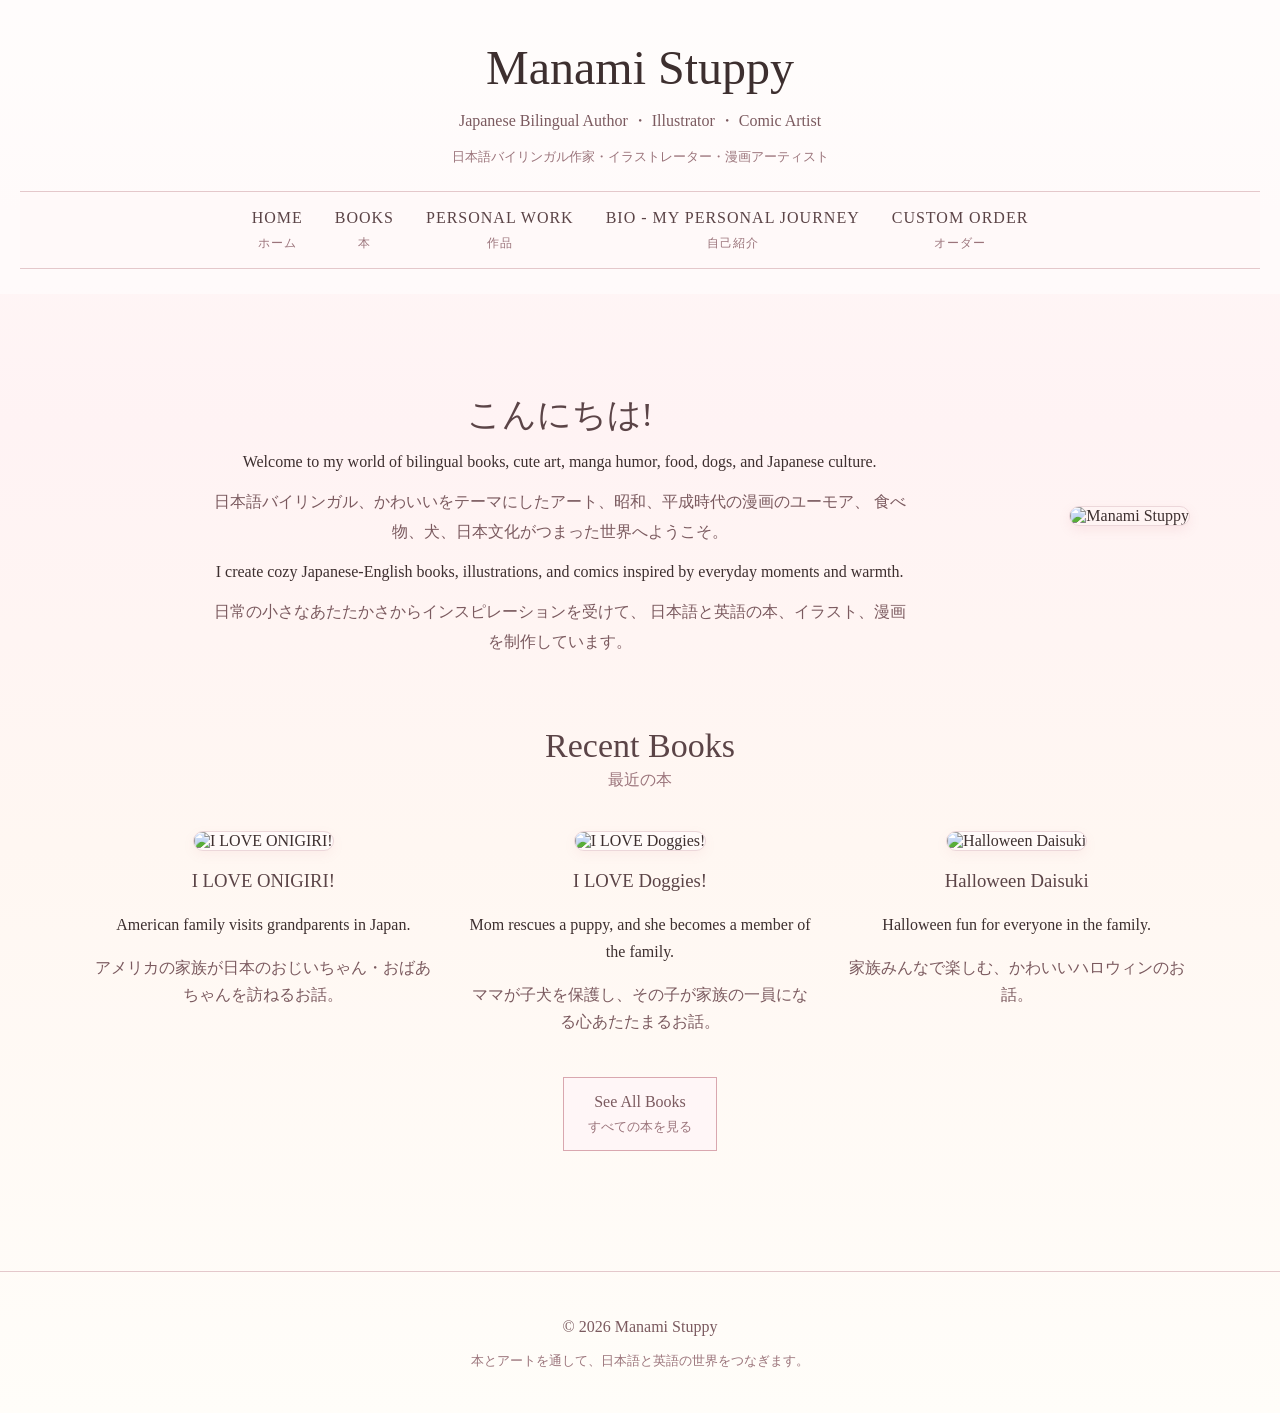
==== index.html @ ec5fa56a "Add files via upload" ====
<!DOCTYPE html>
<html lang="en">
<head>
<meta charset="UTF-8">
<meta name="viewport" content="width=device-width, initial-scale=1.0">
<title>Manami Stuppy | Home</title>
<link rel="stylesheet" href="style.css">
</head>

<body>

<header>
<h1>Manami Stuppy</h1>
<p>Japanese Bilingual Author ・ Illustrator ・ Comic Artist</p>
<p class="jp-small">日本語バイリンガル作家・イラストレーター・漫画アーティスト</p>

<nav>
<a href="index.html">HOME<br><span>ホーム</span></a>
<a href="books.html">BOOKS<br><span>本</span></a>
<a href="personal.html">PERSONAL WORK<br><span>作品</span></a>
<a href="bio.html">BIO - MY PERSONAL JOURNEY<br><span>自己紹介</span></a>
<a href="custom.html">CUSTOM ORDER<br><span>オーダー</span></a>
</nav>
</header>

<section>

<div class="home-intro">

<div class="home-text">
<h2>こんにちは!</h2>

<p class="intro">
Welcome to my world of bilingual books, cute art, manga humor,
food, dogs, and Japanese culture.
</p>

<p class="intro jp">
日本語バイリンガル、かわいいをテーマにしたアート、昭和、平成時代の漫画のユーモア、
食べ物、犬、日本文化がつまった世界へようこそ。
</p>

<p class="intro">
I create cozy Japanese-English books, illustrations, and comics
inspired by everyday moments and warmth.
</p>

<p class="intro jp">
日常の小さなあたたかさからインスピレーションを受けて、
日本語と英語の本、イラスト、漫画を制作しています。
</p>
</div>

<div class="home-photo">
<img src="images/author_face.jpg" alt="Manami Stuppy">
</div>

</div>

<h2>Recent Books</h2>
<p class="jp-center">最近の本</p>

<div class="book-grid">

<div class="card">
<img src="images/onigiri.jpg" alt="I LOVE ONIGIRI!">
<h3>I LOVE ONIGIRI!</h3>
<p>American family visits grandparents in Japan.</p>
<p class="jp">アメリカの家族が日本のおじいちゃん・おばあちゃんを訪ねるお話。</p>
</div>

<div class="card">
<img src="images/wanchan.jpg" alt="I LOVE Doggies!">
<h3>I LOVE Doggies!</h3>
<p>Mom rescues a puppy, and she becomes a member of the family.</p>
<p class="jp">ママが子犬を保護し、その子が家族の一員になる心あたたまるお話。</p>
</div>

<div class="card">
<img src="images/halowin.jpg" alt="Halloween Daisuki">
<h3>Halloween Daisuki</h3>
<p>Halloween fun for everyone in the family.</p>
<p class="jp">家族みんなで楽しむ、かわいいハロウィンのお話。</p>
</div>

</div>

<div class="center">
<a class="button" href="books.html">See All Books<br><span>すべての本を見る</span></a>
</div>

</section>

<footer>
<p>© 2026 Manami Stuppy</p>
<p class="jp-small">本とアートを通して、日本語と英語の世界をつなぎます。</p>
</footer>

</body>
</html>
---- style.css ----
body {
    margin: 0;
    font-family: Georgia, "Yu Mincho", "Hiragino Mincho ProN", serif;
    background:
        linear-gradient(
            to bottom,
            #fff9f8 0%,
            #fff3f4 30%,
            #fff7f2 60%,
            #fffdf9 100%
        );
    color: #3d2f2f;
}

header {
    text-align: center;
    padding: 40px 20px 25px;
    background: rgba(255, 255, 255, 0.45);
}

h1 {
    font-size: 48px;
    margin: 0;
    font-weight: normal;
}

header p {
    color: #7b5a5f;
}

.jp-small {
    font-size: 13px;
    color: #9b747b;
}

nav {
    border-top: 1px solid #e4c8cb;
    border-bottom: 1px solid #e4c8cb;
    padding: 14px;
    margin-top: 25px;
    background: rgba(255, 248, 248, 0.75);
}

nav a {
    margin: 0 14px;
    text-decoration: none;
    color: #5b4447;
    letter-spacing: 1px;
    display: inline-block;
    line-height: 1.5;
}

nav a span {
    font-size: 12px;
    color: #9b747b;
}

nav a:hover {
    color: #d67b8c;
}

section {
    max-width: 1100px;
    margin: auto;
    padding: 70px 30px;
}

h2 {
    text-align: center;
    font-size: 34px;
    font-weight: normal;
    color: #5b4447;
    margin-bottom: 5px;
}

.jp-center {
    text-align: center;
    color: #9b747b;
    margin-top: 0;
}

.intro {
    text-align: center;
    max-width: 700px;
    margin: 10px auto;
    line-height: 1.8;
}

.jp {
    color: #7b5a5f;
    line-height: 1.9;
}

.home-intro {
    display: flex;
    gap: 40px;
    align-items: center;
    justify-content: center;
    flex-wrap: wrap;
    margin-bottom: 60px;
}

.home-text {
    flex: 1;
    min-width: 300px;
}

.home-photo img {
    width: 320px;
    border-radius: 12px;
    border: 1px solid #ecd7da;
    box-shadow: 0 4px 12px rgba(214, 123, 140, 0.12);
}

.book-grid {
    display: grid;
    grid-template-columns: repeat(auto-fit, minmax(220px, 1fr));
    gap: 30px;
    margin-top: 40px;
}

.custom-single {
    max-width: 560px;
    margin: 40px auto 0;
}

.card {
    text-align: center;
}

.card img {
    width: 100%;
    height: 300px;
    object-fit: contain;
    background: #fffaf9;
    border: 1px solid #ecd7da;
    border-radius: 12px;
    box-shadow: 0 4px 12px rgba(214, 123, 140, 0.08);
}

.card h3 {
    font-weight: normal;
    color: #5b4447;
}

.card p {
    line-height: 1.7;
}

.custom-card {
    background: rgba(255, 250, 249, 0.65);
    padding: 25px;
    border: 1px solid #ecd7da;
    border-radius: 14px;
}

.contact-box {
    max-width: 720px;
    margin: 45px auto;
    padding: 28px;
    background: #fff6f7;
    border: 1px solid #ead3c7;
    border-radius: 14px;
    text-align: center;
    line-height: 1.8;
}

.venmo-image {
    width: 280px;
    max-width: 100%;
    border-radius: 14px;
    border: 1px solid #ecd7da;
    background: white;
    padding: 10px;
    margin: 20px auto;
}

.venmo-name {
    font-size: 26px;
    font-weight: bold;
    color: #5b4447;
}

.contact-form {
    display: flex;
    flex-direction: column;
    gap: 14px;
    margin-top: 20px;
}

.contact-form input,
.contact-form textarea {
    padding: 14px;
    border: 1px solid #e4c8cb;
    border-radius: 10px;
    background: #fffdfc;
    font-size: 15px;
    font-family: Georgia, "Yu Mincho", serif;
}

.contact-form textarea {
    resize: vertical;
}

.file-label {
    color: #5b4447;
    font-weight: bold;
    margin-top: 8px;
}

.file-input {
    background: #fffdfc;
    cursor: pointer;
}

.gallery {
    columns: 3 250px;
    margin-top: 35px;
}

.gallery img {
    width: 100%;
    margin-bottom: 20px;
    border: 1px solid #ecd7da;
    border-radius: 10px;
    background: #fffaf9;
    box-shadow: 0 4px 12px rgba(214, 123, 140, 0.08);
}

.author-letter {
    background: #fff6f7;
    border: 1px solid #ead3c7;
    padding: 30px;
    max-width: 800px;
    margin: 40px auto;
    line-height: 1.8;
}

.bio-gallery {
    display: flex;
    gap: 20px;
    justify-content: center;
    flex-wrap: wrap;
    margin-bottom: 40px;
}

.bio-gallery img {
    width: 260px;
    border: 1px solid #ecd7da;
    border-radius: 10px;
    background: #fffaf9;
    box-shadow: 0 4px 12px rgba(214, 123, 140, 0.08);
}

.bio-container {
    max-width: 800px;
    margin: auto;
    line-height: 1.9;
}

.button {
    border: 1px solid #d9a7af;
    background: #fff6f7;
    color: #7b5a5f;
    text-decoration: none;
    padding: 12px 24px;
    display: inline-block;
    margin-top: 25px;
    line-height: 1.5;
    cursor: pointer;
}

.button span {
    font-size: 13px;
    color: #9b747b;
}

.button:hover {
    background: #e7bcc3;
    color: #5b4447;
}

.center {
    text-align: center;
}

footer {
    text-align: center;
    border-top: 1px solid #e4c8cb;
    padding: 30px;
    margin-top: 50px;
    color: #7b5a5f;
}

@media(max-width:700px) {
    nav a {
        display: block;
        margin: 10px 0;
    }

    h1 {
        font-size: 34px;
    }

    .home-photo img {
        width: 100%;
    }

    .gallery {
        columns: 2;
    }
}
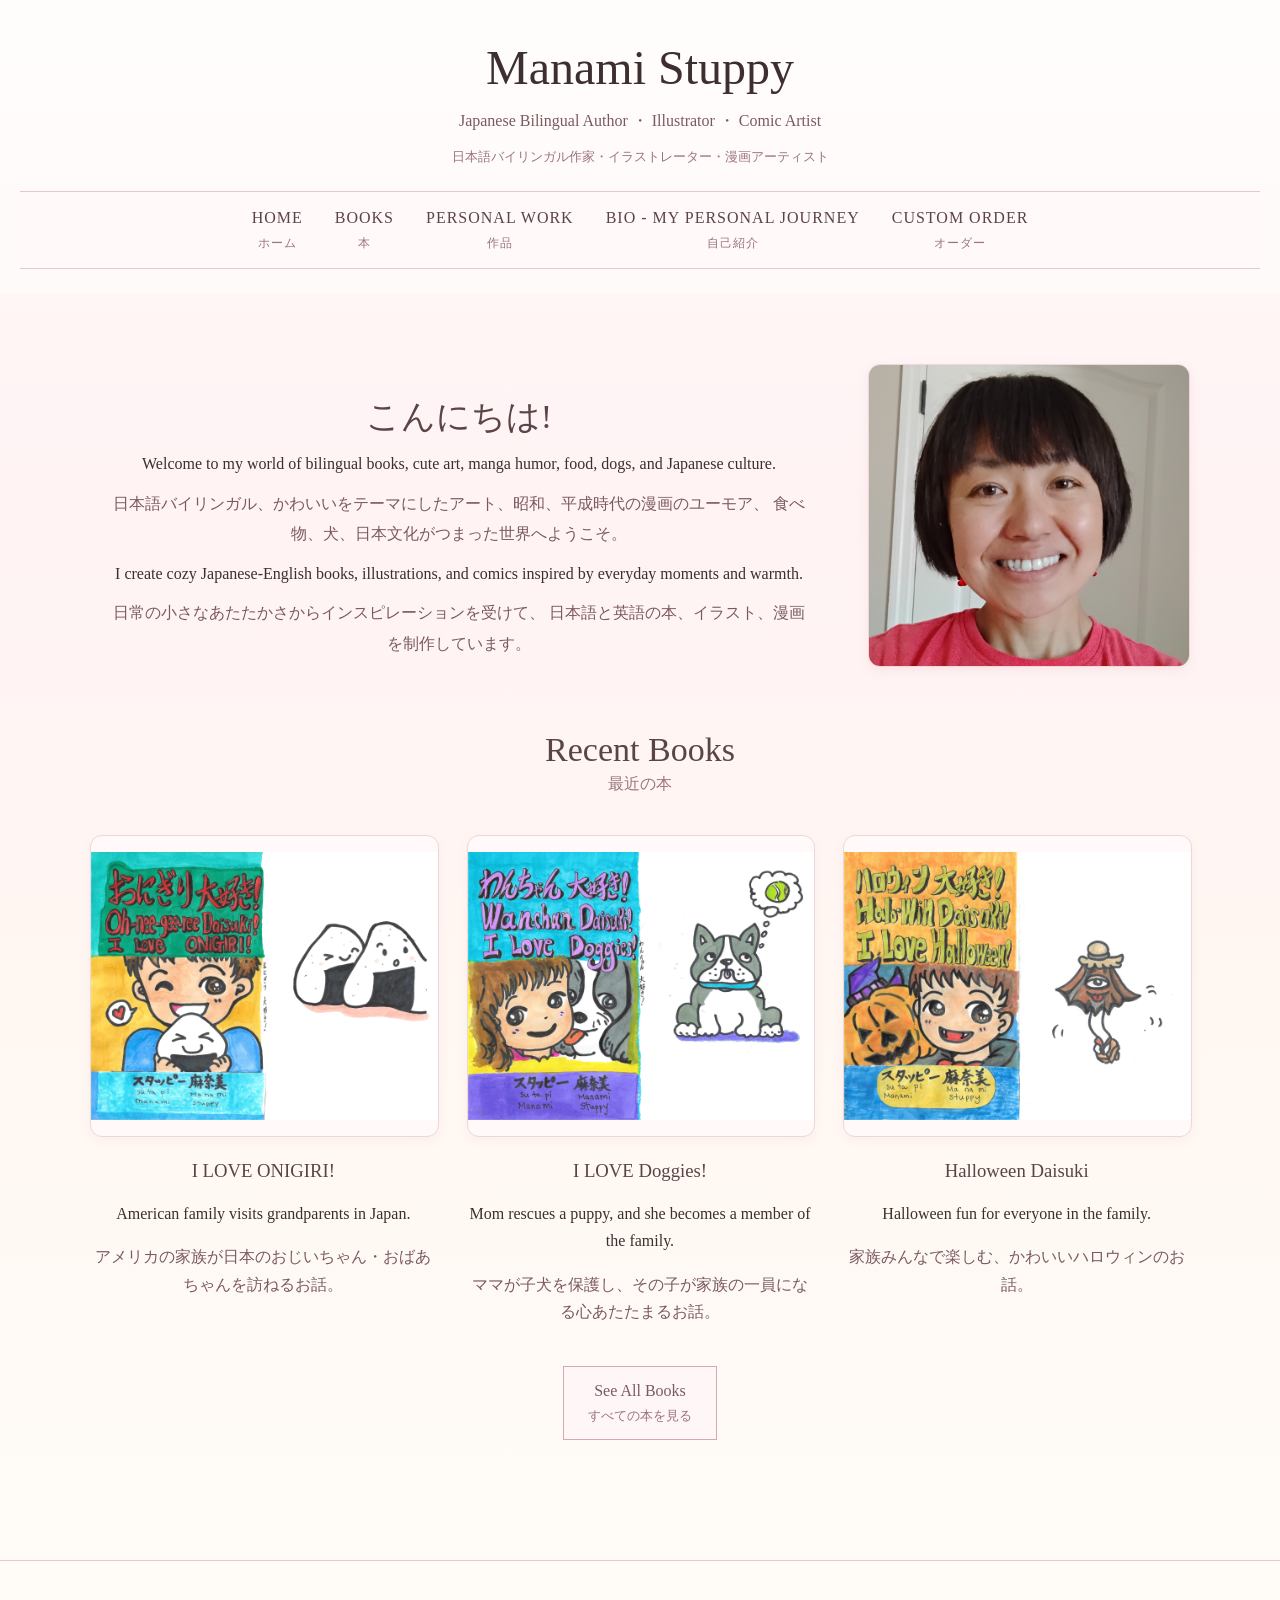
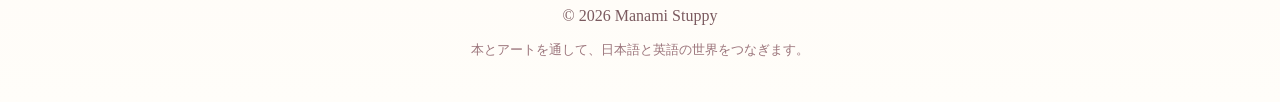
==== commit 4831056f: "Add files via upload" ====
--- a/index.html
+++ b/index.html
@@ -52,7 +52,7 @@
 </div>
 
 <div class="home-photo">
-<img src="images/author_face.jpg" alt="Manami Stuppy">
+<img src="author_face.jpg" alt="Manami Stuppy">
 </div>
 
 </div>
@@ -63,21 +63,21 @@
 <div class="book-grid">
 
 <div class="card">
-<img src="images/onigiri.jpg" alt="I LOVE ONIGIRI!">
+<img src="onigiri.jpg" alt="I LOVE ONIGIRI!">
 <h3>I LOVE ONIGIRI!</h3>
 <p>American family visits grandparents in Japan.</p>
 <p class="jp">アメリカの家族が日本のおじいちゃん・おばあちゃんを訪ねるお話。</p>
 </div>
 
 <div class="card">
-<img src="images/wanchan.jpg" alt="I LOVE Doggies!">
+<img src="wanchan.jpg" alt="I LOVE Doggies!">
 <h3>I LOVE Doggies!</h3>
 <p>Mom rescues a puppy, and she becomes a member of the family.</p>
 <p class="jp">ママが子犬を保護し、その子が家族の一員になる心あたたまるお話。</p>
 </div>
 
 <div class="card">
-<img src="images/halowin.jpg" alt="Halloween Daisuki">
+<img src="halowin.jpg" alt="Halloween Daisuki">
 <h3>Halloween Daisuki</h3>
 <p>Halloween fun for everyone in the family.</p>
 <p class="jp">家族みんなで楽しむ、かわいいハロウィンのお話。</p>
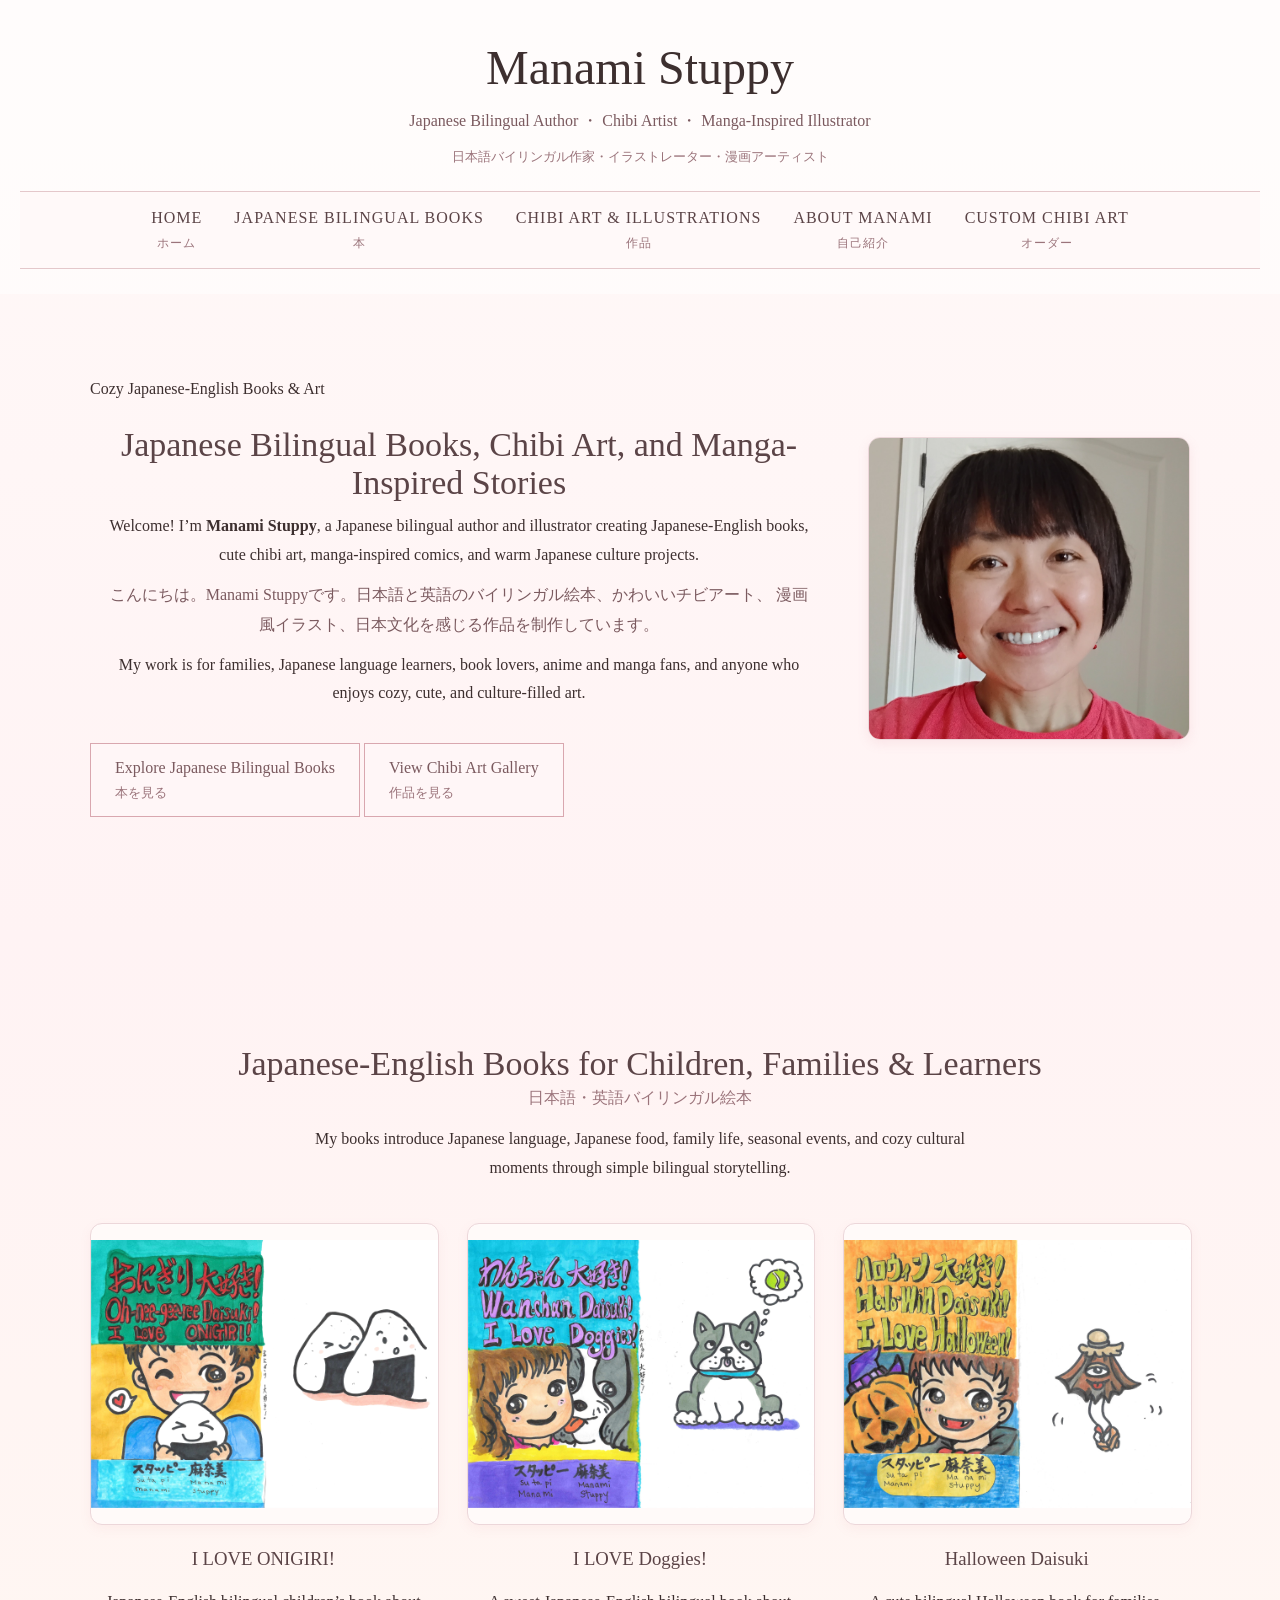
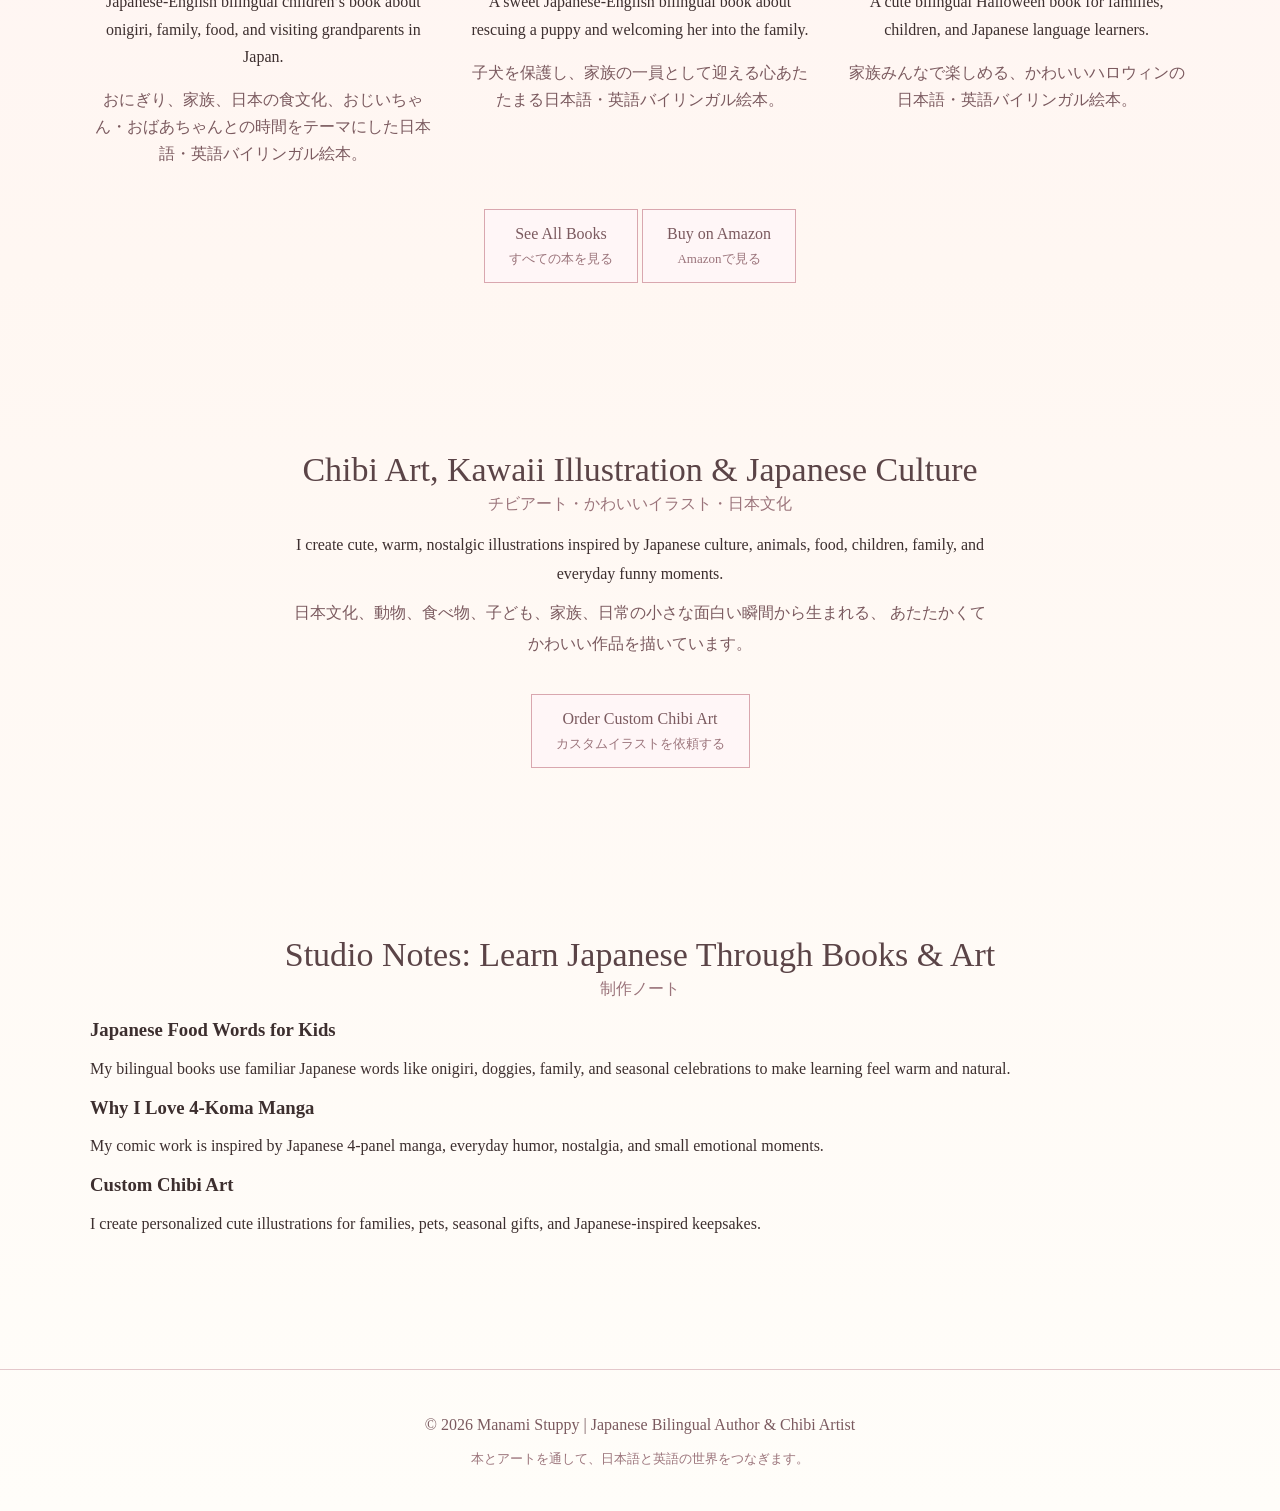
==== commit 9ccbee16: "Add files via upload" ====
--- a/index.html
+++ b/index.html
@@ -3,96 +3,173 @@
 <head>
 <meta charset="UTF-8">
 <meta name="viewport" content="width=device-width, initial-scale=1.0">
-<title>Manami Stuppy | Home</title>
+
+<title>Manami Stuppy | Japanese Bilingual Books, Chibi Art & Manga-Inspired Illustration</title>
+
+<meta name="description" content="Discover Japanese-English bilingual books, cozy chibi art, manga-inspired illustrations, Japanese culture stories, and custom artwork by Manami Stuppy.">
+<meta name="keywords" content="Manami Stuppy, Japanese bilingual author, Japanese-English books, chibi artist, kawaii illustrator, manga-inspired art, Japanese culture books, bilingual children's books, learn Japanese for kids, custom chibi art">
+<meta name="author" content="Manami Stuppy">
+<meta name="robots" content="index, follow">
+
+<link rel="canonical" href="https://pystupp.github.io/manami_website/index.html">
+
+<meta property="og:title" content="Manami Stuppy | Japanese Bilingual Books, Chibi Art & Manga-Inspired Illustration">
+<meta property="og:description" content="Discover Japanese-English bilingual books, cozy chibi art, manga-inspired illustrations, Japanese culture stories, and custom artwork by Manami Stuppy.">
+<meta property="og:type" content="website">
+<meta property="og:url" content="https://pystupp.github.io/manami_website/index.html">
+<meta property="og:image" content="https://pystupp.github.io/manami_website/author_face.jpg">
+<meta property="og:site_name" content="Manami Stuppy Books and Art">
+
+<meta name="twitter:card" content="summary_large_image">
+<meta name="twitter:title" content="Manami Stuppy | Japanese Bilingual Books, Chibi Art & Manga-Inspired Illustration">
+<meta name="twitter:description" content="Discover Japanese-English bilingual books, cozy chibi art, manga-inspired illustrations, Japanese culture stories, and custom artwork by Manami Stuppy.">
+<meta name="twitter:image" content="https://pystupp.github.io/manami_website/author_face.jpg">
+
 <link rel="stylesheet" href="style.css">
 </head>
 
 <body>
 
 <header>
+<div class="top-brand">
 <h1>Manami Stuppy</h1>
-<p>Japanese Bilingual Author ・ Illustrator ・ Comic Artist</p>
+<p class="tagline">Japanese Bilingual Author ・ Chibi Artist ・ Manga-Inspired Illustrator</p>
 <p class="jp-small">日本語バイリンガル作家・イラストレーター・漫画アーティスト</p>
+</div>
 
 <nav>
 <a href="index.html">HOME<br><span>ホーム</span></a>
-<a href="books.html">BOOKS<br><span>本</span></a>
-<a href="personal.html">PERSONAL WORK<br><span>作品</span></a>
-<a href="bio.html">BIO - MY PERSONAL JOURNEY<br><span>自己紹介</span></a>
-<a href="custom.html">CUSTOM ORDER<br><span>オーダー</span></a>
+<a href="books.html">JAPANESE BILINGUAL BOOKS<br><span>本</span></a>
+<a href="personal.html">CHIBI ART & ILLUSTRATIONS<br><span>作品</span></a>
+<a href="bio.html">ABOUT MANAMI<br><span>自己紹介</span></a>
+<a href="custom.html">CUSTOM CHIBI ART<br><span>オーダー</span></a>
 </nav>
 </header>
 
-<section>
+<main>
+
+<section class="hero-section">
 
 <div class="home-intro">
 
 <div class="home-text">
-<h2>こんにちは!</h2>
+<p class="mini-label">Cozy Japanese-English Books & Art</p>
+
+<h2>Japanese Bilingual Books, Chibi Art, and Manga-Inspired Stories</h2>
 
 <p class="intro">
-Welcome to my world of bilingual books, cute art, manga humor,
-food, dogs, and Japanese culture.
+Welcome! I’m <strong>Manami Stuppy</strong>, a Japanese bilingual author and illustrator creating
+Japanese-English books, cute chibi art, manga-inspired comics, and warm Japanese culture projects.
 </p>
 
 <p class="intro jp">
-日本語バイリンガル、かわいいをテーマにしたアート、昭和、平成時代の漫画のユーモア、
-食べ物、犬、日本文化がつまった世界へようこそ。
+こんにちは。Manami Stuppyです。日本語と英語のバイリンガル絵本、かわいいチビアート、
+漫画風イラスト、日本文化を感じる作品を制作しています。
 </p>
 
 <p class="intro">
-I create cozy Japanese-English books, illustrations, and comics
-inspired by everyday moments and warmth.
+My work is for families, Japanese language learners, book lovers, anime and manga fans,
+and anyone who enjoys cozy, cute, and culture-filled art.
 </p>
 
-<p class="intro jp">
-日常の小さなあたたかさからインスピレーションを受けて、
-日本語と英語の本、イラスト、漫画を制作しています。
-</p>
+<div class="center-left">
+<a class="button" href="books.html">Explore Japanese Bilingual Books<br><span>本を見る</span></a>
+<a class="button secondary" href="personal.html">View Chibi Art Gallery<br><span>作品を見る</span></a>
+</div>
 </div>
 
 <div class="home-photo">
-<img src="author_face.jpg" alt="Manami Stuppy">
+<img src="author_face.jpg" alt="Manami Stuppy Japanese bilingual author and chibi artist" loading="lazy">
 </div>
 
 </div>
+</section>
 
-<h2>Recent Books</h2>
-<p class="jp-center">最近の本</p>
+<section>
+<h2>Japanese-English Books for Children, Families & Learners</h2>
+<p class="jp-center">日本語・英語バイリンガル絵本</p>
+
+<p class="intro">
+My books introduce Japanese language, Japanese food, family life, seasonal events,
+and cozy cultural moments through simple bilingual storytelling.
+</p>
 
 <div class="book-grid">
 
-<div class="card">
-<img src="onigiri.jpg" alt="I LOVE ONIGIRI!">
+<article class="card">
+<img src="onigiri.jpg" alt="I LOVE ONIGIRI! Japanese-English bilingual book by Manami Stuppy" loading="lazy">
 <h3>I LOVE ONIGIRI!</h3>
-<p>American family visits grandparents in Japan.</p>
-<p class="jp">アメリカの家族が日本のおじいちゃん・おばあちゃんを訪ねるお話。</p>
-</div>
+<p>Japanese-English bilingual children’s book about onigiri, family, food, and visiting grandparents in Japan.</p>
+<p class="jp">おにぎり、家族、日本の食文化、おじいちゃん・おばあちゃんとの時間をテーマにした日本語・英語バイリンガル絵本。</p>
+</article>
 
-<div class="card">
-<img src="wanchan.jpg" alt="I LOVE Doggies!">
+<article class="card">
+<img src="wanchan.jpg" alt="I LOVE Doggies! Japanese-English bilingual book by Manami Stuppy" loading="lazy">
 <h3>I LOVE Doggies!</h3>
-<p>Mom rescues a puppy, and she becomes a member of the family.</p>
-<p class="jp">ママが子犬を保護し、その子が家族の一員になる心あたたまるお話。</p>
-</div>
+<p>A sweet Japanese-English bilingual book about rescuing a puppy and welcoming her into the family.</p>
+<p class="jp">子犬を保護し、家族の一員として迎える心あたたまる日本語・英語バイリンガル絵本。</p>
+</article>
 
-<div class="card">
-<img src="halowin.jpg" alt="Halloween Daisuki">
+<article class="card">
+<img src="halowin.jpg" alt="Halloween Daisuki Japanese-English bilingual book by Manami Stuppy" loading="lazy">
 <h3>Halloween Daisuki</h3>
-<p>Halloween fun for everyone in the family.</p>
-<p class="jp">家族みんなで楽しむ、かわいいハロウィンのお話。</p>
-</div>
+<p>A cute bilingual Halloween book for families, children, and Japanese language learners.</p>
+<p class="jp">家族みんなで楽しめる、かわいいハロウィンの日本語・英語バイリンガル絵本。</p>
+</article>
 
 </div>
 
 <div class="center">
 <a class="button" href="books.html">See All Books<br><span>すべての本を見る</span></a>
+<a class="button secondary" href="https://www.amazon.com/stores/author/B0F79HCPFJ/allbooks" target="_blank">Buy on Amazon<br><span>Amazonで見る</span></a>
 </div>
-
 </section>
 
+<section class="soft-section">
+<h2>Chibi Art, Kawaii Illustration & Japanese Culture</h2>
+<p class="jp-center">チビアート・かわいいイラスト・日本文化</p>
+
+<p class="intro">
+I create cute, warm, nostalgic illustrations inspired by Japanese culture, animals,
+food, children, family, and everyday funny moments.
+</p>
+
+<p class="intro jp">
+日本文化、動物、食べ物、子ども、家族、日常の小さな面白い瞬間から生まれる、
+あたたかくてかわいい作品を描いています。
+</p>
+
+<div class="center">
+<a class="button" href="custom.html">Order Custom Chibi Art<br><span>カスタムイラストを依頼する</span></a>
+</div>
+</section>
+
+<section>
+<h2>Studio Notes: Learn Japanese Through Books & Art</h2>
+<p class="jp-center">制作ノート</p>
+
+<div class="note-grid">
+<article class="note">
+<h3>Japanese Food Words for Kids</h3>
+<p>My bilingual books use familiar Japanese words like onigiri, doggies, family, and seasonal celebrations to make learning feel warm and natural.</p>
+</article>
+
+<article class="note">
+<h3>Why I Love 4-Koma Manga</h3>
+<p>My comic work is inspired by Japanese 4-panel manga, everyday humor, nostalgia, and small emotional moments.</p>
+</article>
+
+<article class="note">
+<h3>Custom Chibi Art</h3>
+<p>I create personalized cute illustrations for families, pets, seasonal gifts, and Japanese-inspired keepsakes.</p>
+</article>
+</div>
+</section>
+
+</main>
+
 <footer>
-<p>© 2026 Manami Stuppy</p>
+<p>© 2026 Manami Stuppy | Japanese Bilingual Author & Chibi Artist</p>
 <p class="jp-small">本とアートを通して、日本語と英語の世界をつなぎます。</p>
 </footer>
 
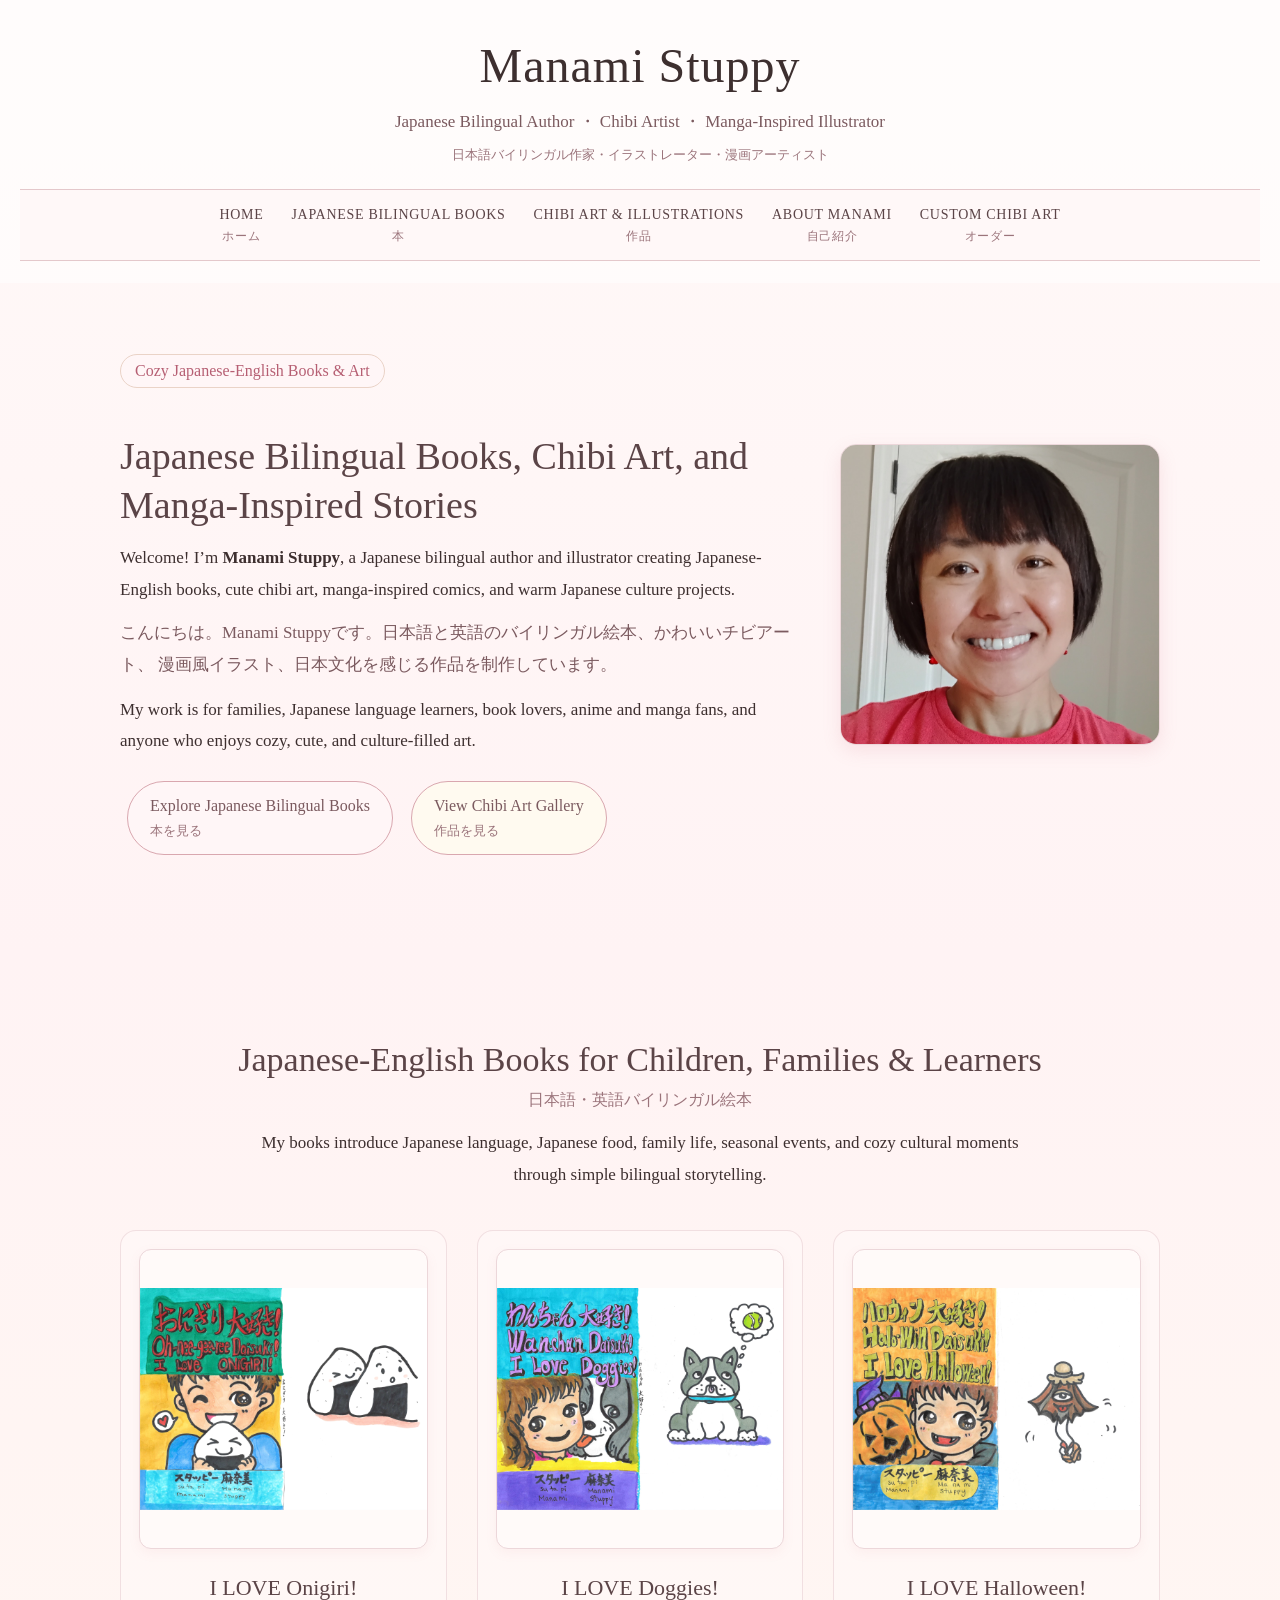
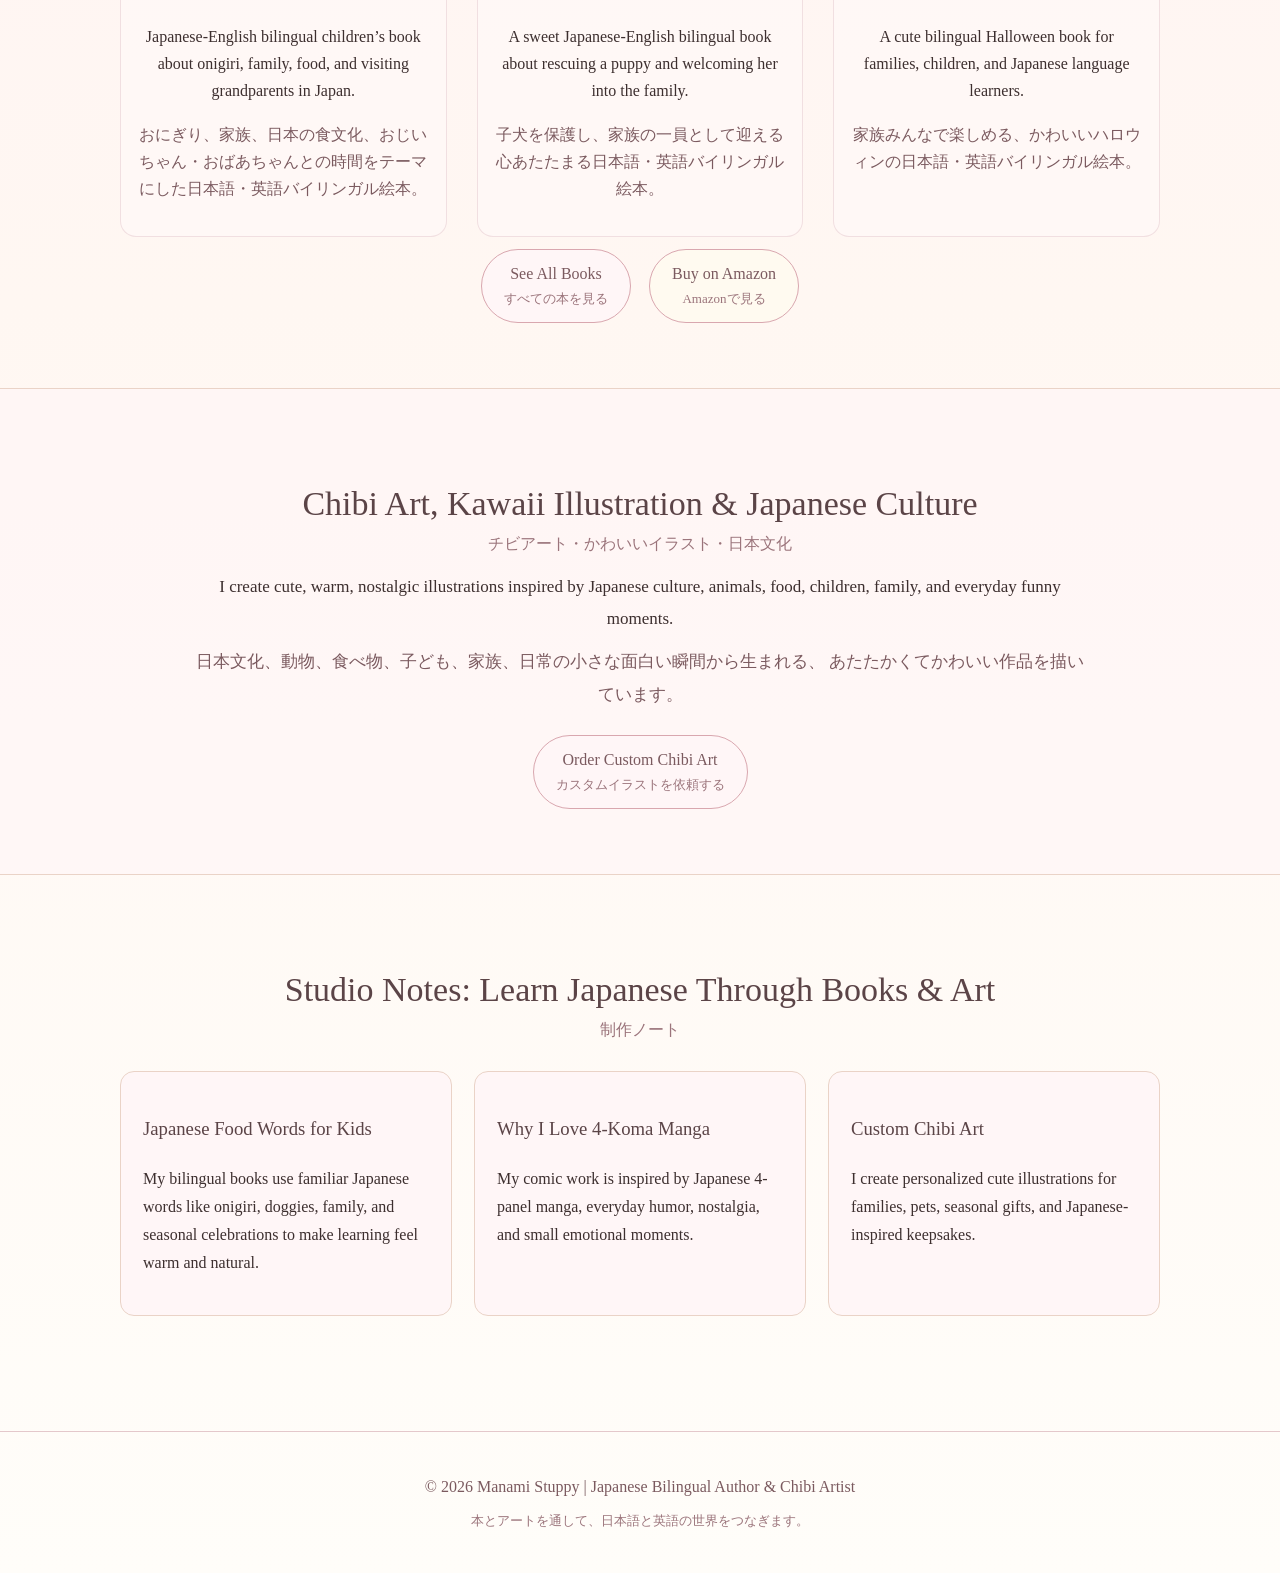
==== commit 7d94383f: "Add files via upload" ====
--- a/index.html
+++ b/index.html
@@ -97,8 +97,8 @@
 <div class="book-grid">
 
 <article class="card">
-<img src="onigiri.jpg" alt="I LOVE ONIGIRI! Japanese-English bilingual book by Manami Stuppy" loading="lazy">
-<h3>I LOVE ONIGIRI!</h3>
+<img src="onigiri.jpg" alt="I LOVE Onigiri! Japanese-English bilingual book by Manami Stuppy" loading="lazy">
+<h3>I LOVE Onigiri!</h3>
 <p>Japanese-English bilingual children’s book about onigiri, family, food, and visiting grandparents in Japan.</p>
 <p class="jp">おにぎり、家族、日本の食文化、おじいちゃん・おばあちゃんとの時間をテーマにした日本語・英語バイリンガル絵本。</p>
 </article>
@@ -111,8 +111,8 @@
 </article>
 
 <article class="card">
-<img src="halowin.jpg" alt="Halloween Daisuki Japanese-English bilingual book by Manami Stuppy" loading="lazy">
-<h3>Halloween Daisuki</h3>
+<img src="halowin.jpg" alt="I LOVE Halloween! Japanese-English bilingual book by Manami Stuppy" loading="lazy">
+<h3>I LOVE Halloween!</h3>
 <p>A cute bilingual Halloween book for families, children, and Japanese language learners.</p>
 <p class="jp">家族みんなで楽しめる、かわいいハロウィンの日本語・英語バイリンガル絵本。</p>
 </article>
--- a/style.css
+++ b/style.css
@@ -1,3 +1,7 @@
+
+* {
+    box-sizing: border-box;
+}
 
 body {
     margin: 0;
@@ -15,18 +19,26 @@
 
 header {
     text-align: center;
-    padding: 40px 20px 25px;
-    background: rgba(255, 255, 255, 0.45);
+    padding: 38px 20px 22px;
+    background: rgba(255, 255, 255, 0.48);
+}
+
+.top-brand {
+    max-width: 1000px;
+    margin: auto;
 }
 
 h1 {
     font-size: 48px;
     margin: 0;
     font-weight: normal;
-}
-
-header p {
+    letter-spacing: 1px;
+}
+
+.tagline {
     color: #7b5a5f;
+    font-size: 17px;
+    margin-bottom: 4px;
 }
 
 .jp-small {
@@ -39,16 +51,17 @@
     border-bottom: 1px solid #e4c8cb;
     padding: 14px;
     margin-top: 25px;
-    background: rgba(255, 248, 248, 0.75);
+    background: rgba(255, 248, 248, 0.78);
 }
 
 nav a {
-    margin: 0 14px;
+    margin: 0 12px;
     text-decoration: none;
     color: #5b4447;
-    letter-spacing: 1px;
+    letter-spacing: 0.7px;
     display: inline-block;
     line-height: 1.5;
+    font-size: 14px;
 }
 
 nav a span {
@@ -60,10 +73,18 @@
     color: #d67b8c;
 }
 
+main {
+    width: 100%;
+}
+
 section {
     max-width: 1100px;
     margin: auto;
-    padding: 70px 30px;
+    padding: 65px 30px;
+}
+
+.hero-section {
+    padding-top: 55px;
 }
 
 h2 {
@@ -71,7 +92,13 @@
     font-size: 34px;
     font-weight: normal;
     color: #5b4447;
-    margin-bottom: 5px;
+    margin-bottom: 8px;
+    line-height: 1.3;
+}
+
+h3 {
+    color: #5b4447;
+    font-weight: normal;
 }
 
 .jp-center {
@@ -82,9 +109,10 @@
 
 .intro {
     text-align: center;
-    max-width: 700px;
-    margin: 10px auto;
-    line-height: 1.8;
+    max-width: 780px;
+    margin: 12px auto;
+    line-height: 1.85;
+    font-size: 17px;
 }
 
 .jp {
@@ -92,13 +120,23 @@
     line-height: 1.9;
 }
 
+.mini-label {
+    display: inline-block;
+    background: #fff6f7;
+    color: #b65f73;
+    border: 1px solid #ead3c7;
+    padding: 7px 14px;
+    border-radius: 999px;
+    margin-bottom: 12px;
+}
+
 .home-intro {
     display: flex;
-    gap: 40px;
+    gap: 42px;
     align-items: center;
     justify-content: center;
     flex-wrap: wrap;
-    margin-bottom: 60px;
+    margin-bottom: 25px;
 }
 
 .home-text {
@@ -106,11 +144,23 @@
     min-width: 300px;
 }
 
+.home-text h2 {
+    text-align: left;
+    font-size: 38px;
+}
+
+.home-text .intro {
+    text-align: left;
+    margin-left: 0;
+}
+
 .home-photo img {
     width: 320px;
-    border-radius: 12px;
+    max-width: 100%;
+    border-radius: 16px;
     border: 1px solid #ecd7da;
-    box-shadow: 0 4px 12px rgba(214, 123, 140, 0.12);
+    box-shadow: 0 6px 18px rgba(214, 123, 140, 0.16);
+    background: #fffaf9;
 }
 
 .book-grid {
@@ -120,13 +170,12 @@
     margin-top: 40px;
 }
 
-.custom-single {
-    max-width: 560px;
-    margin: 40px auto 0;
-}
-
 .card {
     text-align: center;
+    background: rgba(255, 250, 249, 0.5);
+    border: 1px solid rgba(236, 215, 218, 0.75);
+    border-radius: 16px;
+    padding: 18px;
 }
 
 .card img {
@@ -140,19 +189,57 @@
 }
 
 .card h3 {
-    font-weight: normal;
-    color: #5b4447;
+    color: #5b4447;
+    font-size: 22px;
 }
 
 .card p {
     line-height: 1.7;
 }
 
+.soft-section {
+    background: rgba(255, 246, 247, 0.65);
+    border-top: 1px solid #ead3c7;
+    border-bottom: 1px solid #ead3c7;
+    max-width: 100%;
+}
+
+.soft-section > * {
+    max-width: 900px;
+    margin-left: auto;
+    margin-right: auto;
+}
+
+.note-grid {
+    display: grid;
+    grid-template-columns: repeat(auto-fit, minmax(220px, 1fr));
+    gap: 22px;
+    margin-top: 30px;
+}
+
+.note {
+    background: #fff6f7;
+    border: 1px solid #ead3c7;
+    padding: 22px;
+    border-radius: 14px;
+    line-height: 1.75;
+}
+
+.custom-single {
+    max-width: 620px;
+    margin: 40px auto 0;
+}
+
 .custom-card {
-    background: rgba(255, 250, 249, 0.65);
-    padding: 25px;
-    border: 1px solid #ecd7da;
-    border-radius: 14px;
+    background: rgba(255, 250, 249, 0.72);
+    padding: 28px;
+}
+
+.simple-list {
+    text-align: left;
+    display: inline-block;
+    line-height: 1.9;
+    color: #5b4447;
 }
 
 .contact-box {
@@ -232,9 +319,10 @@
     background: #fff6f7;
     border: 1px solid #ead3c7;
     padding: 30px;
-    max-width: 800px;
+    max-width: 820px;
     margin: 40px auto;
-    line-height: 1.8;
+    line-height: 1.85;
+    border-radius: 14px;
 }
 
 .bio-gallery {
@@ -247,16 +335,18 @@
 
 .bio-gallery img {
     width: 260px;
+    max-width: 100%;
     border: 1px solid #ecd7da;
-    border-radius: 10px;
+    border-radius: 12px;
     background: #fffaf9;
     box-shadow: 0 4px 12px rgba(214, 123, 140, 0.08);
 }
 
 .bio-container {
-    max-width: 800px;
+    max-width: 820px;
     margin: auto;
     line-height: 1.9;
+    font-size: 17px;
 }
 
 .button {
@@ -264,11 +354,12 @@
     background: #fff6f7;
     color: #7b5a5f;
     text-decoration: none;
-    padding: 12px 24px;
+    padding: 12px 22px;
     display: inline-block;
-    margin-top: 25px;
+    margin: 12px 7px 0;
     line-height: 1.5;
     cursor: pointer;
+    border-radius: 999px;
 }
 
 .button span {
@@ -281,8 +372,16 @@
     color: #5b4447;
 }
 
+.secondary {
+    background: #fffaf0;
+}
+
 .center {
     text-align: center;
+}
+
+.center-left {
+    text-align: left;
 }
 
 footer {
@@ -293,7 +392,7 @@
     color: #7b5a5f;
 }
 
-@media(max-width:700px) {
+@media(max-width: 760px) {
     nav a {
         display: block;
         margin: 10px 0;
@@ -303,6 +402,20 @@
         font-size: 34px;
     }
 
+    h2,
+    .home-text h2 {
+        font-size: 28px;
+        text-align: center;
+    }
+
+    .home-text .intro {
+        text-align: center;
+    }
+
+    .center-left {
+        text-align: center;
+    }
+
     .home-photo img {
         width: 100%;
     }
@@ -310,4 +423,18 @@
     .gallery {
         columns: 2;
     }
-}
+
+    section {
+        padding: 45px 20px;
+    }
+}
+
+@media(max-width: 460px) {
+    .gallery {
+        columns: 1;
+    }
+
+    .card img {
+        height: 240px;
+    }
+}
